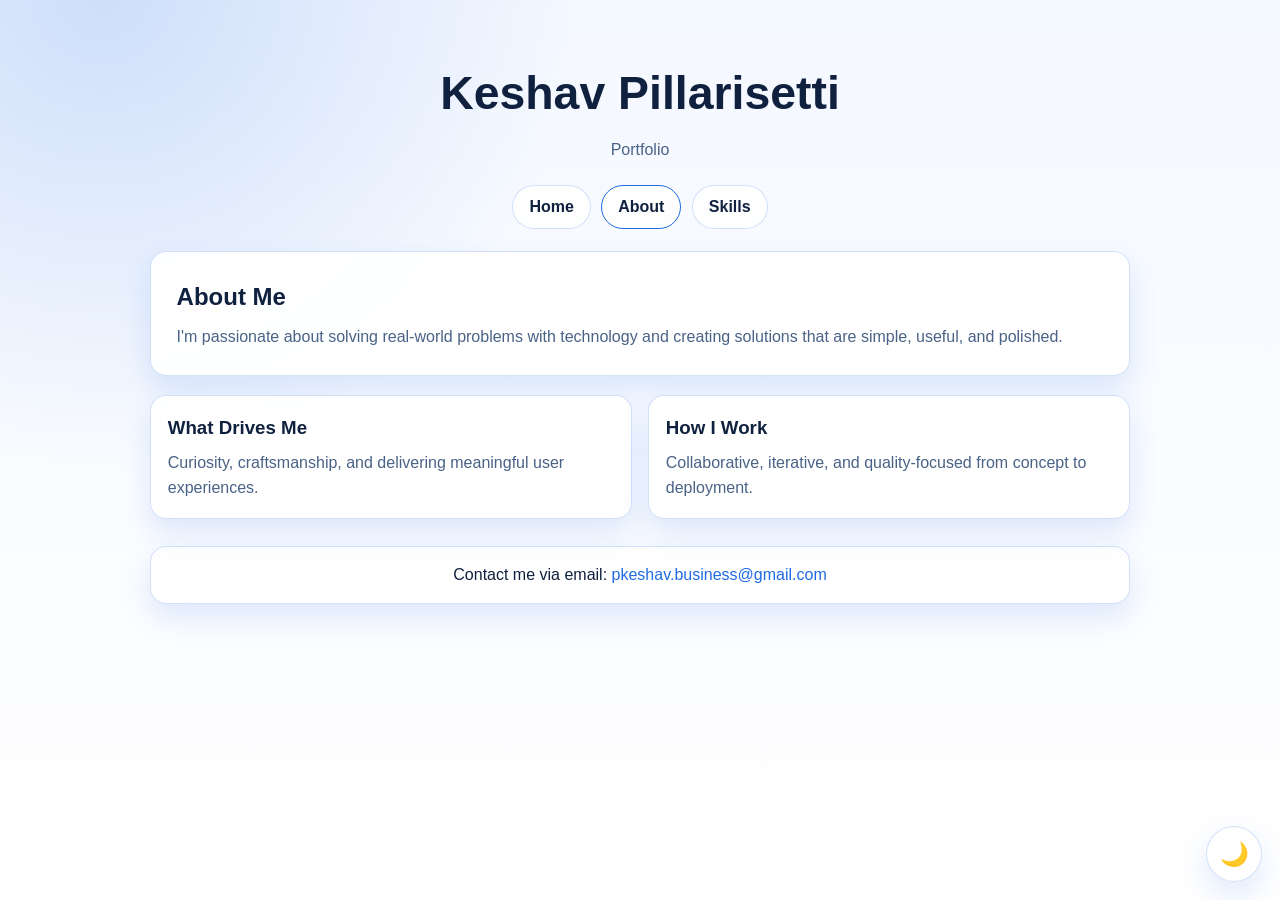
==== about/index.html @ b6ab373a "Refine layout: floating theme toggle, consistent headings, and cleaner home sections" ====
<!DOCTYPE html>
<html lang="en" data-theme="light">
<head>
  <meta charset="UTF-8">
  <meta name="viewport" content="width=device-width, initial-scale=1.0">
  <title>Keshav Pillarisetti | About</title>
  <link rel="stylesheet" href="/styles.css">
</head>
<body>
  <div class="container">
    <header>
      <h1>Keshav Pillarisetti</h1>
      <p class="subtitle">Portfolio</p>
    </header>

    <nav>
      <a href="/">Home</a>
      <a href="/about/" aria-current="page">About</a>
      <a href="/skills/">Skills</a>
    </nav>

    <main>
      <section class="hero">
        <h2>About Me</h2>
        <p>I'm passionate about solving real-world problems with technology and creating solutions that are simple, useful, and polished.</p>
      </section>

      <section class="grid">
        <article class="card">
          <h3>What Drives Me</h3>
          <p>Curiosity, craftsmanship, and delivering meaningful user experiences.</p>
        </article>
        <article class="card">
          <h3>How I Work</h3>
          <p>Collaborative, iterative, and quality-focused from concept to deployment.</p>
        </article>
      </section>
    </main>

    <footer>
      <p>Contact me via email: <a href="mailto:pkeshav.business@gmail.com">pkeshav.business@gmail.com</a></p>
    </footer>
  </div>

  <button id="themeToggleFab" class="theme-fab" type="button" aria-label="Toggle color theme">🌙</button>
  <script src="/script.js"></script>
</body>
</html>
---- styles.css ----
:root {
  --bg: #f4f8ff;
  --bg-alt: #ffffff;
  --surface: #ffffff;
  --text: #10213f;
  --muted: #496286;
  --primary: #206be3;
  --accent: #174da6;
  --border: rgba(32, 107, 227, 0.2);
  --shadow: 0 14px 30px rgba(32, 107, 227, 0.14);
}

[data-theme="dark"] {
  --bg: #041a3f;
  --bg-alt: #06234f;
  --surface: #083378;
  --text: #eef4ff;
  --muted: #c6d9ff;
  --primary: #206be3;
  --accent: #79a8ff;
  --border: rgba(198, 217, 255, 0.32);
  --shadow: 0 14px 30px rgba(0, 0, 0, 0.36);
}

* { box-sizing: border-box; margin: 0; padding: 0; }

body {
  font-family: "Inter", "Segoe UI", Roboto, Arial, sans-serif;
  color: var(--text);
  background:
    radial-gradient(circle at 8% 0%, rgba(32, 107, 227, 0.18), transparent 32%),
    linear-gradient(180deg, var(--bg) 0%, var(--bg-alt) 100%);
  min-height: 100vh;
  line-height: 1.6;
}

.container { width: min(980px, 92%); margin: 0 auto; }
header { text-align: center; padding: 3.5rem 0 1.4rem; }
header h1 { font-size: clamp(2rem, 4vw, 2.9rem); }
.subtitle { color: var(--muted); margin-top: 0.45rem; }

nav {
  display: flex;
  justify-content: center;
  flex-wrap: wrap;
  gap: 0.65rem;
  margin-bottom: 1.4rem;
}

nav a {
  text-decoration: none;
  color: var(--text);
  border: 1px solid var(--border);
  border-radius: 999px;
  padding: 0.5rem 1rem;
  font-weight: 600;
  background: color-mix(in srgb, var(--surface) 86%, transparent);
}

nav a[aria-current="page"],
nav a:hover { border-color: var(--primary); }

.hero,
.card,
footer {
  background: color-mix(in srgb, var(--surface) 92%, transparent);
  border: 1px solid var(--border);
  border-radius: 16px;
  box-shadow: var(--shadow);
}

.hero { padding: 1.6rem; margin-bottom: 1.2rem; }
.hero h2 { margin-bottom: 0.45rem; }
.hero p { color: var(--muted); }

.profile-wrap {
  display: flex;
  align-items: center;
  gap: 1.1rem;
  flex-wrap: wrap;
  margin-bottom: 1rem;
}

.profile-photo {
  width: 92px;
  height: 92px;
  border-radius: 50%;
  border: 3px solid var(--primary);
  object-fit: cover;
}

.full-name {
  font-size: 1.3rem;
  font-weight: 800;
  color: var(--text);
}

.grid { display: grid; grid-template-columns: repeat(auto-fit, minmax(220px, 1fr)); gap: 1rem; margin-bottom: 1.1rem; }
.card { padding: 1.05rem; }
.card h3 { margin-bottom: 0.45rem; }
.card p, .card li { color: var(--muted); }
.card ul { padding-left: 1rem; }

.resume-link {
  display: inline-flex;
  align-items: center;
  gap: 0.45rem;
  text-decoration: none;
  color: #fff;
  font-weight: 700;
  background: var(--primary);
  border-radius: 10px;
  padding: 0.52rem 0.85rem;
  margin-top: 0.55rem;
}
.resume-link:hover { background: var(--accent); }

.resume-icon { font-size: 1rem; line-height: 1; }

footer {
  margin: 1.7rem 0 2.3rem;
  padding: 0.95rem 1rem;
  text-align: center;
}
footer a { color: var(--primary); text-decoration: none; }
footer a:hover { text-decoration: underline; }

.theme-fab {
  position: fixed;
  right: 1.1rem;
  bottom: 1.1rem;
  width: 56px;
  height: 56px;
  border-radius: 50%;
  border: 1px solid var(--border);
  background: var(--surface);
  color: var(--text);
  display: grid;
  place-items: center;
  font-size: 1.45rem;
  cursor: pointer;
  box-shadow: var(--shadow);
  z-index: 1000;
}

.theme-fab:hover { border-color: var(--primary); transform: translateY(-1px); }

@media (max-width: 700px) {
  header { padding-top: 2.8rem; }
  .hero { padding: 1.2rem; }
}
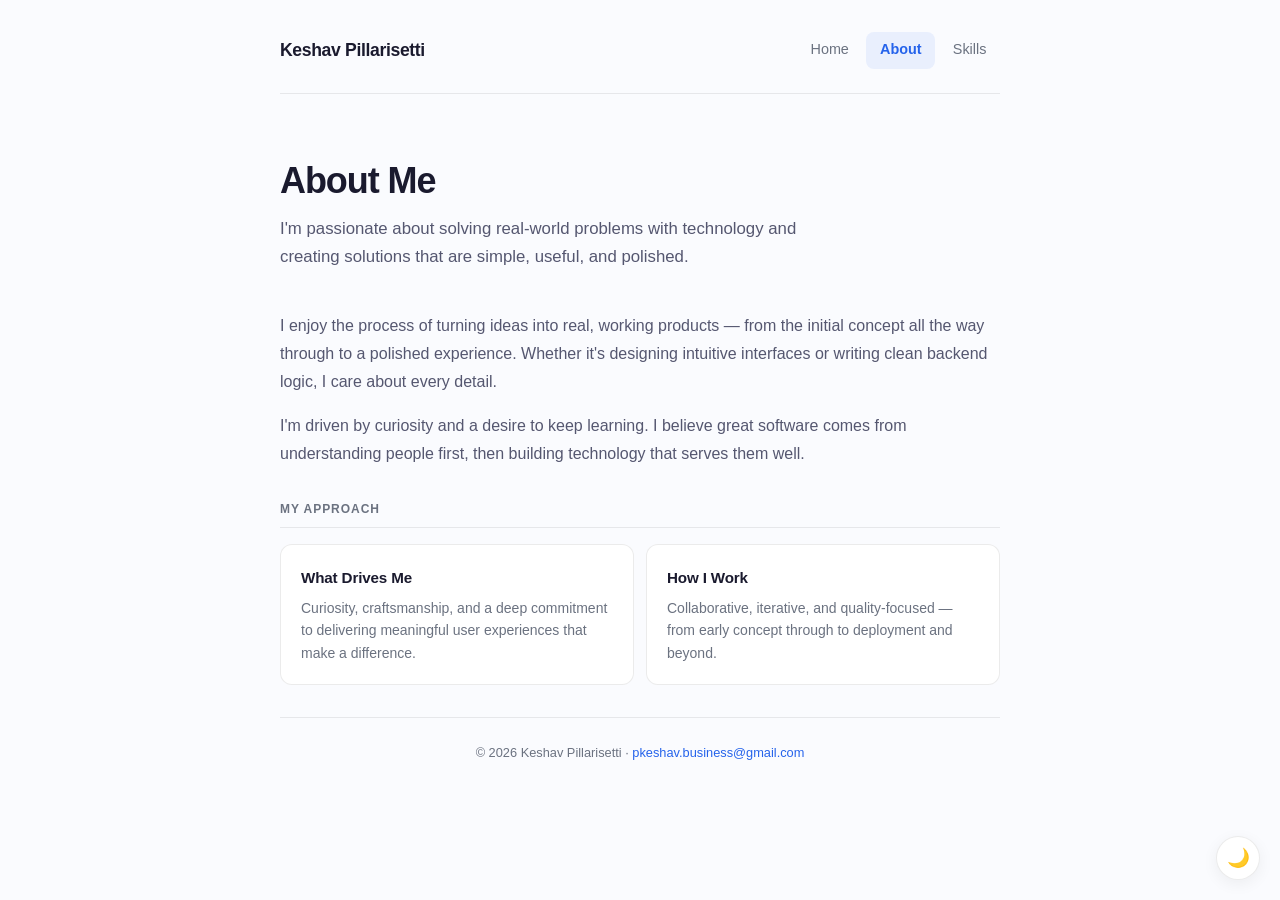
==== commit 744c8ba9: "Redesign website with clean, professional aesthetic - Replace SVG placeholder with real profile phot" ====
--- a/about/index.html
+++ b/about/index.html
@@ -3,42 +3,48 @@
 <head>
   <meta charset="UTF-8">
   <meta name="viewport" content="width=device-width, initial-scale=1.0">
-  <title>Keshav Pillarisetti | About</title>
+  <title>About — Keshav Pillarisetti</title>
+  <meta name="description" content="Learn about Keshav Pillarisetti — background, interests, and approach to building products.">
   <link rel="stylesheet" href="/styles.css">
 </head>
 <body>
   <div class="container">
-    <header>
-      <h1>Keshav Pillarisetti</h1>
-      <p class="subtitle">Portfolio</p>
+    <header class="fade-in">
+      <a href="/" class="site-title">Keshav Pillarisetti</a>
+      <nav>
+        <a href="/">Home</a>
+        <a href="/about/" aria-current="page">About</a>
+        <a href="/skills/">Skills</a>
+      </nav>
     </header>
 
-    <nav>
-      <a href="/">Home</a>
-      <a href="/about/" aria-current="page">About</a>
-      <a href="/skills/">Skills</a>
-    </nav>
-
     <main>
-      <section class="hero">
-        <h2>About Me</h2>
-        <p>I'm passionate about solving real-world problems with technology and creating solutions that are simple, useful, and polished.</p>
+      <section class="hero fade-in">
+        <h1 class="hero-heading">About Me</h1>
+        <p class="hero-text">I'm passionate about solving real-world problems with technology and creating solutions that are simple, useful, and polished.</p>
       </section>
 
-      <section class="grid">
-        <article class="card">
+      <div class="about-content fade-in">
+        <p>I enjoy the process of turning ideas into real, working products — from the initial concept all the way through to a polished experience. Whether it's designing intuitive interfaces or writing clean backend logic, I care about every detail.</p>
+        <p>I'm driven by curiosity and a desire to keep learning. I believe great software comes from understanding people first, then building technology that serves them well.</p>
+      </div>
+
+      <p class="section-label fade-in">My Approach</p>
+
+      <section class="grid" aria-label="Approach">
+        <article class="card fade-in">
           <h3>What Drives Me</h3>
-          <p>Curiosity, craftsmanship, and delivering meaningful user experiences.</p>
+          <p>Curiosity, craftsmanship, and a deep commitment to delivering meaningful user experiences that make a difference.</p>
         </article>
-        <article class="card">
+        <article class="card fade-in">
           <h3>How I Work</h3>
-          <p>Collaborative, iterative, and quality-focused from concept to deployment.</p>
+          <p>Collaborative, iterative, and quality-focused — from early concept through to deployment and beyond.</p>
         </article>
       </section>
     </main>
 
-    <footer>
-      <p>Contact me via email: <a href="mailto:pkeshav.business@gmail.com">pkeshav.business@gmail.com</a></p>
+    <footer class="fade-in">
+      <p>&copy; 2026 Keshav Pillarisetti &middot; <a href="mailto:pkeshav.business@gmail.com">pkeshav.business@gmail.com</a></p>
     </footer>
   </div>
 
--- a/styles.css
+++ b/styles.css
@@ -1,151 +1,479 @@
+/* ===== VARIABLES ===== */
 :root {
-  --bg: #f4f8ff;
+  --bg: #fafbfe;
   --bg-alt: #ffffff;
   --surface: #ffffff;
-  --text: #10213f;
-  --muted: #496286;
-  --primary: #206be3;
-  --accent: #174da6;
-  --border: rgba(32, 107, 227, 0.2);
-  --shadow: 0 14px 30px rgba(32, 107, 227, 0.14);
+  --text: #1a1a2e;
+  --text-secondary: #555770;
+  --muted: #6b7280;
+  --primary: #2563eb;
+  --primary-light: #3b82f6;
+  --primary-subtle: rgba(37, 99, 235, 0.08);
+  --accent: #1d4ed8;
+  --border: rgba(0, 0, 0, 0.08);
+  --border-hover: rgba(37, 99, 235, 0.3);
+  --shadow-sm: 0 1px 3px rgba(0, 0, 0, 0.06);
+  --shadow-md: 0 4px 16px rgba(0, 0, 0, 0.06);
+  --shadow-lg: 0 8px 32px rgba(0, 0, 0, 0.08);
+  --radius: 12px;
+  --radius-lg: 20px;
+  --transition: 0.2s ease;
 }
 
 [data-theme="dark"] {
-  --bg: #041a3f;
-  --bg-alt: #06234f;
-  --surface: #083378;
-  --text: #eef4ff;
-  --muted: #c6d9ff;
-  --primary: #206be3;
-  --accent: #79a8ff;
-  --border: rgba(198, 217, 255, 0.32);
-  --shadow: 0 14px 30px rgba(0, 0, 0, 0.36);
-}
-
-* { box-sizing: border-box; margin: 0; padding: 0; }
+  --bg: #0f172a;
+  --bg-alt: #1e293b;
+  --surface: #1e293b;
+  --text: #f1f5f9;
+  --text-secondary: #cbd5e1;
+  --muted: #94a3b8;
+  --primary: #3b82f6;
+  --primary-light: #60a5fa;
+  --primary-subtle: rgba(59, 130, 246, 0.12);
+  --accent: #93bbfd;
+  --border: rgba(255, 255, 255, 0.08);
+  --border-hover: rgba(59, 130, 246, 0.4);
+  --shadow-sm: 0 1px 3px rgba(0, 0, 0, 0.2);
+  --shadow-md: 0 4px 16px rgba(0, 0, 0, 0.2);
+  --shadow-lg: 0 8px 32px rgba(0, 0, 0, 0.3);
+}
+
+/* ===== RESET ===== */
+*, *::before, *::after { box-sizing: border-box; margin: 0; padding: 0; }
+
+html { scroll-behavior: smooth; }
 
 body {
-  font-family: "Inter", "Segoe UI", Roboto, Arial, sans-serif;
-  color: var(--text);
-  background:
-    radial-gradient(circle at 8% 0%, rgba(32, 107, 227, 0.18), transparent 32%),
-    linear-gradient(180deg, var(--bg) 0%, var(--bg-alt) 100%);
+  font-family: "Inter", -apple-system, BlinkMacSystemFont, "Segoe UI", Roboto, sans-serif;
+  color: var(--text);
+  background: var(--bg);
   min-height: 100vh;
-  line-height: 1.6;
-}
-
-.container { width: min(980px, 92%); margin: 0 auto; }
-header { text-align: center; padding: 3.5rem 0 1.4rem; }
-header h1 { font-size: clamp(2rem, 4vw, 2.9rem); }
-.subtitle { color: var(--muted); margin-top: 0.45rem; }
+  line-height: 1.65;
+  -webkit-font-smoothing: antialiased;
+  -moz-osx-font-smoothing: grayscale;
+  transition: background var(--transition), color var(--transition);
+}
+
+/* ===== LAYOUT ===== */
+.container {
+  width: min(720px, 90%);
+  margin: 0 auto;
+  padding-bottom: 2rem;
+}
+
+/* ===== HEADER ===== */
+header {
+  display: flex;
+  align-items: center;
+  justify-content: space-between;
+  padding: 2rem 0 1.5rem;
+  border-bottom: 1px solid var(--border);
+  margin-bottom: 1.5rem;
+}
+
+.site-title {
+  font-size: 1.1rem;
+  font-weight: 700;
+  color: var(--text);
+  text-decoration: none;
+  letter-spacing: -0.02em;
+}
+
+.site-title:hover {
+  color: var(--primary);
+}
 
 nav {
   display: flex;
-  justify-content: center;
-  flex-wrap: wrap;
-  gap: 0.65rem;
-  margin-bottom: 1.4rem;
+  align-items: center;
+  gap: 0.25rem;
 }
 
 nav a {
   text-decoration: none;
-  color: var(--text);
-  border: 1px solid var(--border);
-  border-radius: 999px;
-  padding: 0.5rem 1rem;
+  color: var(--muted);
+  padding: 0.4rem 0.85rem;
+  font-size: 0.9rem;
+  font-weight: 500;
+  border-radius: 8px;
+  transition: color var(--transition), background var(--transition);
+}
+
+nav a:hover {
+  color: var(--text);
+  background: var(--primary-subtle);
+}
+
+nav a[aria-current="page"] {
+  color: var(--primary);
+  background: var(--primary-subtle);
   font-weight: 600;
-  background: color-mix(in srgb, var(--surface) 86%, transparent);
-}
-
-nav a[aria-current="page"],
-nav a:hover { border-color: var(--primary); }
-
-.hero,
-.card,
-footer {
-  background: color-mix(in srgb, var(--surface) 92%, transparent);
-  border: 1px solid var(--border);
-  border-radius: 16px;
-  box-shadow: var(--shadow);
-}
-
-.hero { padding: 1.6rem; margin-bottom: 1.2rem; }
-.hero h2 { margin-bottom: 0.45rem; }
-.hero p { color: var(--muted); }
+}
+
+/* ===== HERO SECTION ===== */
+.hero {
+  padding: 2.5rem 0 2rem;
+  margin-bottom: 0.5rem;
+}
 
 .profile-wrap {
   display: flex;
   align-items: center;
-  gap: 1.1rem;
-  flex-wrap: wrap;
-  margin-bottom: 1rem;
+  gap: 1.25rem;
+  margin-bottom: 1.5rem;
 }
 
 .profile-photo {
-  width: 92px;
-  height: 92px;
+  width: 80px;
+  height: 80px;
   border-radius: 50%;
   border: 3px solid var(--primary);
   object-fit: cover;
+  flex-shrink: 0;
+}
+
+.profile-info {
+  display: flex;
+  flex-direction: column;
 }
 
 .full-name {
-  font-size: 1.3rem;
+  font-size: 1.5rem;
   font-weight: 800;
   color: var(--text);
-}
-
-.grid { display: grid; grid-template-columns: repeat(auto-fit, minmax(220px, 1fr)); gap: 1rem; margin-bottom: 1.1rem; }
-.card { padding: 1.05rem; }
-.card h3 { margin-bottom: 0.45rem; }
-.card p, .card li { color: var(--muted); }
-.card ul { padding-left: 1rem; }
-
+  letter-spacing: -0.03em;
+  line-height: 1.3;
+}
+
+.profile-role {
+  font-size: 0.95rem;
+  color: var(--muted);
+  font-weight: 400;
+}
+
+.hero-heading {
+  font-size: clamp(1.75rem, 3.5vw, 2.25rem);
+  font-weight: 800;
+  letter-spacing: -0.03em;
+  line-height: 1.25;
+  color: var(--text);
+  margin-bottom: 0.75rem;
+}
+
+.hero-text {
+  font-size: 1.05rem;
+  color: var(--text-secondary);
+  line-height: 1.7;
+  max-width: 560px;
+}
+
+.hero-text a {
+  color: var(--primary);
+  text-decoration: none;
+  font-weight: 500;
+}
+
+.hero-text a:hover {
+  text-decoration: underline;
+}
+
+/* ===== STATUS LINE ===== */
+.status-line {
+  display: flex;
+  align-items: center;
+  gap: 0.5rem;
+  margin-top: 1rem;
+}
+
+.status-dot {
+  width: 8px;
+  height: 8px;
+  border-radius: 50%;
+  background: #22c55e;
+  flex-shrink: 0;
+}
+
+.status-text {
+  font-size: 0.85rem;
+  color: var(--muted);
+}
+
+/* ===== SECTION HEADINGS ===== */
+.section-label {
+  font-size: 0.75rem;
+  font-weight: 600;
+  text-transform: uppercase;
+  letter-spacing: 0.08em;
+  color: var(--muted);
+  margin-bottom: 1rem;
+  padding-bottom: 0.5rem;
+  border-bottom: 1px solid var(--border);
+}
+
+/* ===== CARD GRID ===== */
+.grid {
+  display: grid;
+  grid-template-columns: repeat(auto-fit, minmax(200px, 1fr));
+  gap: 0.75rem;
+  margin-bottom: 2rem;
+}
+
+.card {
+  background: var(--surface);
+  border: 1px solid var(--border);
+  border-radius: var(--radius);
+  padding: 1.25rem;
+  transition: border-color var(--transition), box-shadow var(--transition), transform var(--transition);
+}
+
+.card:hover {
+  border-color: var(--border-hover);
+  box-shadow: var(--shadow-md);
+  transform: translateY(-2px);
+}
+
+.card h3 {
+  font-size: 0.95rem;
+  font-weight: 700;
+  margin-bottom: 0.4rem;
+  color: var(--text);
+  letter-spacing: -0.01em;
+}
+
+.card p,
+.card li {
+  font-size: 0.875rem;
+  color: var(--muted);
+  line-height: 1.6;
+}
+
+.card ul {
+  padding-left: 1.1rem;
+  list-style: none;
+}
+
+.card ul li {
+  position: relative;
+  padding-left: 0.25rem;
+}
+
+.card ul li::before {
+  content: "›";
+  position: absolute;
+  left: -1rem;
+  color: var(--primary);
+  font-weight: 700;
+}
+
+/* Linked cards */
+a.card-link {
+  text-decoration: none;
+  color: inherit;
+  display: block;
+}
+
+.card-link .card {
+  cursor: pointer;
+}
+
+.card-arrow {
+  display: inline-block;
+  color: var(--primary);
+  font-size: 0.85rem;
+  margin-top: 0.75rem;
+  font-weight: 600;
+  transition: transform var(--transition);
+}
+
+.card:hover .card-arrow {
+  transform: translateX(4px);
+}
+
+/* ===== ABOUT PAGE ===== */
+.about-content {
+  margin-bottom: 2rem;
+}
+
+.about-content p {
+  font-size: 1rem;
+  color: var(--text-secondary);
+  line-height: 1.75;
+  margin-bottom: 1rem;
+}
+
+/* ===== SKILLS LIST ===== */
+.skill-tag-group {
+  display: flex;
+  flex-wrap: wrap;
+  gap: 0.4rem;
+  margin-top: 0.75rem;
+}
+
+.skill-tag {
+  display: inline-block;
+  font-size: 0.78rem;
+  font-weight: 500;
+  color: var(--primary);
+  background: var(--primary-subtle);
+  padding: 0.3rem 0.7rem;
+  border-radius: 6px;
+}
+
+/* ===== RESUME BUTTON ===== */
 .resume-link {
   display: inline-flex;
   align-items: center;
-  gap: 0.45rem;
+  gap: 0.5rem;
   text-decoration: none;
   color: #fff;
-  font-weight: 700;
+  font-size: 0.875rem;
+  font-weight: 600;
   background: var(--primary);
-  border-radius: 10px;
-  padding: 0.52rem 0.85rem;
-  margin-top: 0.55rem;
-}
-.resume-link:hover { background: var(--accent); }
-
-.resume-icon { font-size: 1rem; line-height: 1; }
-
+  border-radius: 8px;
+  padding: 0.6rem 1.1rem;
+  margin-top: 0.75rem;
+  transition: background var(--transition), transform var(--transition);
+}
+
+.resume-link:hover {
+  background: var(--accent);
+  transform: translateY(-1px);
+}
+
+.resume-icon {
+  font-size: 0.9rem;
+  line-height: 1;
+}
+
+/* ===== CONTACT SECTION ===== */
+.contact-section {
+  margin-bottom: 2rem;
+}
+
+.contact-list {
+  list-style: none;
+  display: flex;
+  flex-direction: column;
+  gap: 0.5rem;
+}
+
+.contact-list a {
+  display: inline-flex;
+  align-items: center;
+  gap: 0.5rem;
+  color: var(--text-secondary);
+  text-decoration: none;
+  font-size: 0.9rem;
+  padding: 0.5rem 0;
+  transition: color var(--transition);
+}
+
+.contact-list a:hover {
+  color: var(--primary);
+}
+
+/* ===== FOOTER ===== */
 footer {
-  margin: 1.7rem 0 2.3rem;
-  padding: 0.95rem 1rem;
+  padding: 1.5rem 0;
+  border-top: 1px solid var(--border);
   text-align: center;
 }
-footer a { color: var(--primary); text-decoration: none; }
-footer a:hover { text-decoration: underline; }
-
+
+footer p {
+  font-size: 0.8rem;
+  color: var(--muted);
+}
+
+footer a {
+  color: var(--primary);
+  text-decoration: none;
+}
+
+footer a:hover {
+  text-decoration: underline;
+}
+
+/* ===== THEME TOGGLE ===== */
 .theme-fab {
   position: fixed;
-  right: 1.1rem;
-  bottom: 1.1rem;
-  width: 56px;
-  height: 56px;
+  right: 1.25rem;
+  bottom: 1.25rem;
+  width: 44px;
+  height: 44px;
   border-radius: 50%;
   border: 1px solid var(--border);
   background: var(--surface);
   color: var(--text);
   display: grid;
   place-items: center;
-  font-size: 1.45rem;
+  font-size: 1.15rem;
   cursor: pointer;
-  box-shadow: var(--shadow);
+  box-shadow: var(--shadow-md);
   z-index: 1000;
-}
-
-.theme-fab:hover { border-color: var(--primary); transform: translateY(-1px); }
-
-@media (max-width: 700px) {
-  header { padding-top: 2.8rem; }
-  .hero { padding: 1.2rem; }
-}
+  transition: border-color var(--transition), transform var(--transition), box-shadow var(--transition);
+}
+
+.theme-fab:hover {
+  border-color: var(--border-hover);
+  transform: translateY(-2px);
+  box-shadow: var(--shadow-lg);
+}
+
+/* ===== FADE IN ANIMATION ===== */
+.fade-in {
+  opacity: 0;
+  transform: translateY(12px);
+  animation: fadeUp 0.5s ease forwards;
+}
+
+.fade-in:nth-child(1) { animation-delay: 0s; }
+.fade-in:nth-child(2) { animation-delay: 0.07s; }
+.fade-in:nth-child(3) { animation-delay: 0.14s; }
+.fade-in:nth-child(4) { animation-delay: 0.21s; }
+.fade-in:nth-child(5) { animation-delay: 0.28s; }
+
+@keyframes fadeUp {
+  to {
+    opacity: 1;
+    transform: translateY(0);
+  }
+}
+
+/* ===== RESPONSIVE ===== */
+@media (max-width: 640px) {
+  .container { width: 92%; }
+
+  header {
+    flex-direction: column;
+    gap: 1rem;
+    text-align: center;
+    padding: 1.5rem 0 1.25rem;
+  }
+
+  nav { justify-content: center; }
+
+  .hero { padding: 1.5rem 0 1.25rem; }
+
+  .profile-wrap {
+    flex-direction: column;
+    text-align: center;
+  }
+
+  .profile-info { align-items: center; }
+
+  .hero-heading {
+    text-align: center;
+  }
+
+  .hero-text {
+    text-align: center;
+  }
+
+  .status-line {
+    justify-content: center;
+  }
+
+  .grid {
+    grid-template-columns: 1fr;
+  }
+}
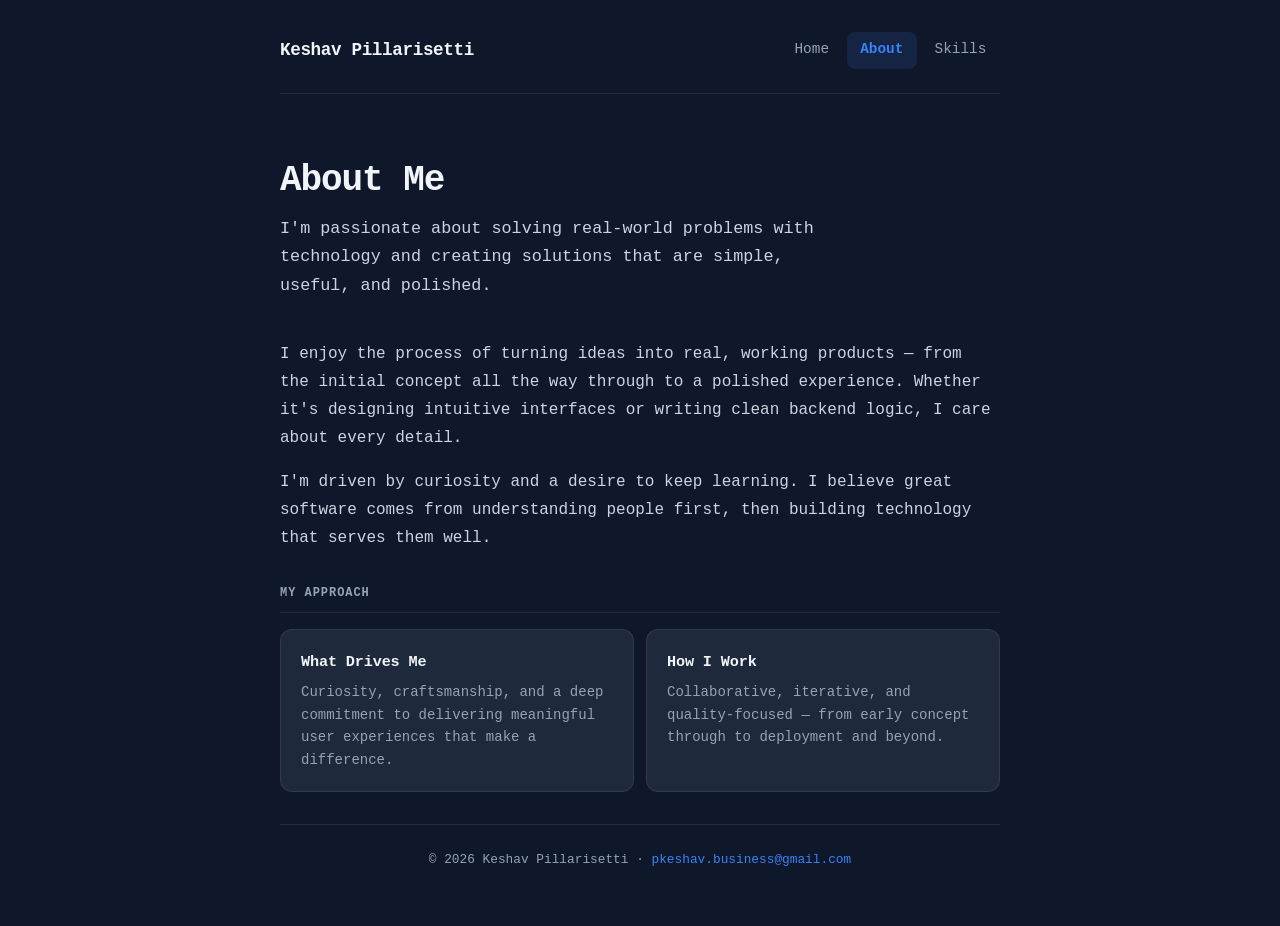
==== commit b6ea1a47: "Default site to dark mode and remove theme toggles" ====
--- a/about/index.html
+++ b/about/index.html
@@ -1,5 +1,5 @@
 <!DOCTYPE html>
-<html lang="en" data-theme="light">
+<html lang="en" data-theme="dark">
 <head>
   <meta charset="UTF-8">
   <meta name="viewport" content="width=device-width, initial-scale=1.0">
@@ -48,7 +48,6 @@
     </footer>
   </div>
 
-  <button id="themeToggleFab" class="theme-fab" type="button" aria-label="Toggle color theme">🌙</button>
   <script src="/script.js"></script>
 </body>
 </html>
--- a/styles.css
+++ b/styles.css
@@ -18,6 +18,22 @@
   --radius: 12px;
   --radius-lg: 20px;
   --transition: 0.2s ease;
+  --home-bg: #d6e0eb;
+  --home-text: #1f2a36;
+  --home-nav: rgba(31, 42, 54, 0.84);
+  --home-nav-hover-text: #111a24;
+  --home-nav-hover-bg: rgba(31, 42, 54, 0.11);
+  --home-nav-active-bg: rgba(31, 42, 54, 0.16);
+  --home-nav-border: rgba(31, 42, 54, 0.16);
+  --home-nav-active-border: rgba(31, 42, 54, 0.26);
+  --home-top-border: rgba(31, 42, 54, 0.24);
+  --home-grad-1: rgba(255, 255, 255, 0.46);
+  --home-grad-2: rgba(181, 209, 233, 0.27);
+  --home-grad-3: rgba(152, 184, 212, 0.2);
+  --home-grad-4a: rgba(185, 204, 224, 0.26);
+  --home-grad-4b: rgba(165, 188, 212, 0.22);
+  --cursor-pickaxe: url("/assets/diamond_pickaxe_cursor_220_visible_flipx.png?v=6") 22 3;
+  --cursor-pickaxe-active: url("/assets/diamond_pickaxe_cursor_220_visible_flipx.png?v=6") 22 3;
 }
 
 [data-theme="dark"] {
@@ -36,6 +52,20 @@
   --shadow-sm: 0 1px 3px rgba(0, 0, 0, 0.2);
   --shadow-md: 0 4px 16px rgba(0, 0, 0, 0.2);
   --shadow-lg: 0 8px 32px rgba(0, 0, 0, 0.3);
+  --home-bg: #2a2f36;
+  --home-text: #eef3f8;
+  --home-nav: rgba(236, 243, 250, 0.84);
+  --home-nav-hover-text: #ffffff;
+  --home-nav-hover-bg: rgba(255, 255, 255, 0.12);
+  --home-nav-active-bg: rgba(255, 255, 255, 0.16);
+  --home-nav-border: rgba(255, 255, 255, 0.08);
+  --home-nav-active-border: rgba(255, 255, 255, 0.24);
+  --home-top-border: rgba(255, 255, 255, 0.14);
+  --home-grad-1: rgba(255, 255, 255, 0.09);
+  --home-grad-2: rgba(200, 230, 255, 0.06);
+  --home-grad-3: rgba(180, 220, 255, 0.04);
+  --home-grad-4a: rgba(30, 35, 42, 0.4);
+  --home-grad-4b: rgba(35, 41, 49, 0.34);
 }
 
 /* ===== RESET ===== */
@@ -43,8 +73,26 @@
 
 html { scroll-behavior: smooth; }
 
+html,
 body {
-  font-family: "Inter", -apple-system, BlinkMacSystemFont, "Segoe UI", Roboto, sans-serif;
+  cursor: var(--cursor-pickaxe), auto;
+}
+
+a,
+button,
+[role="button"],
+input[type="button"],
+input[type="submit"],
+input[type="reset"],
+summary,
+.hero-icosa,
+.cta,
+.theme-fab {
+  cursor: var(--cursor-pickaxe-active), pointer;
+}
+
+body {
+  font-family: "JetBrains Mono", "Fira Code", "Cascadia Code", "Source Code Pro", Consolas, "Courier New", monospace;
   color: var(--text);
   background: var(--bg);
   min-height: 100vh;
@@ -52,6 +100,427 @@
   -webkit-font-smoothing: antialiased;
   -moz-osx-font-smoothing: grayscale;
   transition: background var(--transition), color var(--transition);
+}
+
+button,
+input,
+textarea,
+select {
+  font-family: inherit;
+}
+
+body.modal-open {
+  overflow: hidden;
+}
+
+/* ===== HOME LAYOUT ===== */
+.home {
+  background: var(--home-bg);
+  overflow: hidden;
+  color: var(--home-text);
+}
+
+.home .eyebrow,
+.home .hero-line,
+.home #typewriter,
+.home .divider {
+  color: var(--home-text);
+}
+
+.home .nav-links a {
+  color: var(--home-nav);
+  border-color: var(--home-nav-border);
+}
+
+.home .nav-links a:hover {
+  color: var(--home-nav-hover-text);
+  background: var(--home-nav-hover-bg);
+}
+
+.home .nav-links a[aria-current="page"] {
+  color: var(--home-nav-hover-text);
+  background: var(--home-nav-active-bg);
+  border-color: var(--home-nav-active-border);
+}
+
+.bg-canvas-wrap {
+  position: fixed;
+  inset: 0;
+  z-index: 0;
+}
+
+#pixelCanvas,
+.bg-gradient {
+  position: absolute;
+  inset: 0;
+}
+
+#pixelCanvas {
+  width: 100%;
+  height: 100%;
+  display: block;
+}
+
+.bg-gradient {
+  background: radial-gradient(circle at 18% 20%, var(--home-grad-1), transparent 46%),
+              radial-gradient(circle at 80% 22%, var(--home-grad-2), transparent 45%),
+              radial-gradient(circle at 55% 78%, var(--home-grad-3), transparent 42%),
+              linear-gradient(150deg, var(--home-grad-4a), var(--home-grad-4b));
+  pointer-events: none;
+}
+
+.page-shell {
+  position: relative;
+  z-index: 1;
+  width: min(1100px, 92%);
+  margin: 0 auto;
+  padding: 2rem 0 3rem;
+  min-height: 100svh;
+  display: flex;
+  flex-direction: column;
+  justify-content: flex-start;
+}
+
+.topbar {
+  display: flex;
+  justify-content: space-between;
+  align-items: center;
+  padding: 0.8rem 0 1rem;
+  margin-bottom: 1.5rem;
+  border-bottom: 1px solid var(--home-top-border);
+}
+
+.top-name {
+  color: var(--home-text);
+  text-decoration: none;
+  font-size: 0.95rem;
+  font-weight: 700;
+  letter-spacing: -0.01em;
+}
+
+.nav-menu-toggle {
+  display: none;
+  align-items: center;
+  justify-content: center;
+  width: 38px;
+  height: 38px;
+  padding: 0;
+  border-radius: 10px;
+  border: 1px solid var(--home-nav-border);
+  background: rgba(255, 255, 255, 0.06);
+  color: var(--home-nav);
+  font-size: 1.08rem;
+  line-height: 1;
+  font-weight: 600;
+  letter-spacing: 0;
+  cursor: var(--cursor-pickaxe-active), pointer;
+  transition: border-color var(--transition), background var(--transition), color var(--transition), transform var(--transition);
+}
+
+.nav-menu-toggle:hover {
+  border-color: var(--home-nav-active-border);
+  background: var(--home-nav-hover-bg);
+  color: var(--home-nav-hover-text);
+  transform: translateY(-1px);
+}
+
+.topbar.menu-open .nav-menu-toggle {
+  border-color: var(--home-nav-active-border);
+  background: var(--home-nav-active-bg);
+  color: var(--home-nav-hover-text);
+}
+
+.nav-links {
+  display: flex;
+  align-items: center;
+  gap: 0.5rem;
+}
+
+.nav-links a {
+  text-decoration: none;
+  color: var(--text-secondary);
+  padding: 0.5rem 0.9rem;
+  min-height: 40px;
+  border-radius: 999px;
+  border: 1px solid transparent;
+  background: rgba(255, 255, 255, 0.04);
+  transition: color var(--transition), border-color var(--transition), background var(--transition), transform var(--transition);
+}
+
+.nav-links a[aria-current="page"] {
+  color: var(--primary);
+  border-color: var(--border-hover);
+  background: var(--primary-subtle);
+}
+
+.nav-links a:hover {
+  color: var(--text);
+  border-color: var(--border-hover);
+  transform: translateY(-1px);
+}
+
+.hero-full {
+  flex: 1 1 auto;
+  min-height: clamp(420px, calc(100svh - 170px), 760px);
+  padding: clamp(1.1rem, 4vh, 2.5rem) 0;
+  text-align: center;
+  display: flex;
+  flex-direction: column;
+  align-items: center;
+  justify-content: center;
+  gap: 0.6rem;
+}
+
+.hero-icosa {
+  position: relative;
+  width: clamp(128px, 17vw, 192px);
+  height: clamp(128px, 17vw, 192px);
+  display: grid;
+  place-items: center;
+  overflow: visible;
+  touch-action: none;
+  cursor: var(--cursor-pickaxe), auto;
+  margin-top: -3.15rem;
+  margin-bottom: 3rem;
+}
+
+.hero-icosa canvas {
+  position: absolute;
+  left: 50%;
+  top: 50%;
+  width: 164%;
+  height: 164%;
+  transform: translate(-50%, -50%);
+  image-rendering: pixelated;
+  image-rendering: crisp-edges;
+  filter: drop-shadow(0 16px 18px rgba(0, 0, 0, 0.35));
+  pointer-events: none;
+}
+
+.hero-icosa:hover canvas {
+  filter: drop-shadow(0 16px 18px rgba(0, 0, 0, 0.35));
+}
+
+.hero-icosa::after {
+  content: "";
+  position: absolute;
+  inset: 8%;
+  border-radius: 10px;
+  border: 2px solid rgba(255, 236, 190, 0.3);
+  opacity: 0;
+  transform: scale(0.6);
+  pointer-events: none;
+}
+
+.hero-icosa.rippling::after {
+  animation: rippleGlow 0.7s ease-out;
+}
+
+.hero-icosa.pulse {
+  animation: icosaPulse 0.65s ease;
+}
+
+.eyebrow {
+  text-transform: uppercase;
+  letter-spacing: 0.2em;
+  font-size: 0.75rem;
+  color: var(--muted);
+}
+
+.hero-line {
+  display: inline-flex;
+  align-items: center;
+  gap: 0.65rem;
+  flex-wrap: wrap;
+  justify-content: center;
+  font-size: clamp(1.02rem, 2.8vw, 1.62rem);
+  font-weight: 500;
+  letter-spacing: -0.04em;
+  color: var(--text);
+  text-shadow: none;
+}
+
+.hero-name {
+  white-space: nowrap;
+}
+
+.type-line {
+  font-size: clamp(0.9rem, 2.4vw, 1.2rem);
+  color: var(--text-secondary);
+  display: flex;
+  align-items: center;
+  gap: 0.5rem;
+  min-height: 2.2rem;
+}
+
+.divider {
+  color: var(--primary);
+  font-weight: 400;
+}
+
+#typewriter {
+  min-width: 9ch;
+  font-weight: 500;
+  color: var(--text);
+  letter-spacing: -0.01em;
+  font-size: 0.86em;
+}
+
+.cta-row {
+  margin-top: 1.5rem;
+  display: flex;
+  flex-wrap: wrap;
+  gap: 0.75rem;
+  justify-content: center;
+}
+
+.cta {
+  display: inline-flex;
+  align-items: center;
+  justify-content: center;
+  padding: 0.65rem 1.2rem;
+  min-height: 44px;
+  border-radius: 10px;
+  border: 1px solid var(--border);
+  background: rgba(255, 255, 255, 0.08);
+  color: var(--text);
+  text-decoration: none;
+  font-weight: 600;
+  letter-spacing: -0.01em;
+  backdrop-filter: blur(4px);
+  box-shadow: var(--shadow-sm);
+  transition: transform var(--transition), box-shadow var(--transition), border-color var(--transition), background var(--transition);
+}
+
+.cta:hover {
+  transform: translateY(-2px);
+  box-shadow: var(--shadow-md);
+  border-color: var(--border-hover);
+  background: rgba(255, 255, 255, 0.16);
+}
+
+.cta.primary {
+  background: rgba(255, 255, 255, 0.08);
+  color: var(--text);
+  border-color: var(--border);
+  box-shadow: var(--shadow-sm);
+}
+
+.cta.primary:hover {
+  transform: translateY(-2px);
+  box-shadow: var(--shadow-md);
+  border-color: var(--border-hover);
+  background: rgba(255, 255, 255, 0.16);
+}
+
+.cal-modal[hidden] { display: none; }
+
+.cal-modal {
+  position: fixed;
+  inset: 0;
+  z-index: 20;
+  display: grid;
+  place-items: center;
+  overflow-y: auto;
+  overscroll-behavior: contain;
+  opacity: 0;
+  pointer-events: none;
+  transition: opacity 0.25s ease;
+}
+
+.cal-modal-backdrop {
+  position: absolute;
+  inset: 0;
+  background: rgba(0, 6, 20, 0.55);
+  backdrop-filter: blur(6px);
+}
+
+.cal-modal-panel {
+  position: relative;
+  width: min(960px, 94vw);
+  max-height: 90vh;
+  background: rgba(255, 255, 255, 0.14);
+  border: 1px solid var(--border);
+  border-radius: 16px;
+  padding: 1.25rem;
+  box-shadow: var(--shadow-lg);
+  overflow-x: hidden;
+  overflow-y: auto;
+  -webkit-overflow-scrolling: touch;
+  display: flex;
+  flex-direction: column;
+  gap: 0.75rem;
+  animation: fadeUp 0.32s ease forwards;
+}
+
+.cal-modal.open {
+  opacity: 1;
+  pointer-events: auto;
+}
+
+[data-theme="dark"] .cal-modal-panel {
+  background: rgba(15, 23, 42, 0.7);
+}
+
+.cal-modal-header {
+  display: flex;
+  align-items: center;
+  justify-content: space-between;
+  gap: 0.5rem;
+}
+
+.cal-modal h2 {
+  margin: 0;
+  font-size: 1.15rem;
+  color: var(--text);
+}
+
+.cal-close {
+  border: 1px solid var(--border);
+  background: var(--surface);
+  color: var(--text);
+  width: 40px;
+  height: 40px;
+  border-radius: 50%;
+  font-size: 1.42rem;
+  line-height: 1;
+  display: inline-flex;
+  align-items: center;
+  justify-content: center;
+  cursor: var(--cursor-pickaxe-active), pointer;
+  transition: transform var(--transition), box-shadow var(--transition), border-color var(--transition);
+  box-shadow: var(--shadow-sm);
+}
+
+.cal-close:hover {
+  transform: translateY(-2px);
+  border-color: var(--border-hover);
+}
+
+#cal-embed {
+  min-height: 620px;
+  border-radius: 12px;
+  overflow: visible;
+  flex: 1 0 auto;
+}
+
+#cal-embed iframe {
+  width: 100%;
+  min-height: inherit;
+  border: 0;
+}
+
+.cal-status {
+  margin: 0.25rem 0 0;
+  font-size: 0.72rem;
+  font-weight: 400;
+  letter-spacing: 0.01em;
+  opacity: 0.78;
+  color: var(--muted);
+}
+
+.cal-status.error {
+  color: #fca5a5;
 }
 
 /* ===== LAYOUT ===== */
@@ -273,7 +742,7 @@
 }
 
 .card-link .card {
-  cursor: pointer;
+  cursor: var(--cursor-pickaxe-active), pointer;
 }
 
 .card-arrow {
@@ -396,8 +865,8 @@
 /* ===== THEME TOGGLE ===== */
 .theme-fab {
   position: fixed;
-  right: 1.25rem;
-  bottom: 1.25rem;
+  right: calc(1.1rem + env(safe-area-inset-right, 0px));
+  bottom: calc(1.1rem + env(safe-area-inset-bottom, 0px));
   width: 44px;
   height: 44px;
   border-radius: 50%;
@@ -407,7 +876,7 @@
   display: grid;
   place-items: center;
   font-size: 1.15rem;
-  cursor: pointer;
+  cursor: var(--cursor-pickaxe-active), pointer;
   box-shadow: var(--shadow-md);
   z-index: 1000;
   transition: border-color var(--transition), transform var(--transition), box-shadow var(--transition);
@@ -417,6 +886,20 @@
   border-color: var(--border-hover);
   transform: translateY(-2px);
   box-shadow: var(--shadow-lg);
+}
+
+@media (hover: none) {
+  .hero-icosa:hover canvas {
+    filter: drop-shadow(0 16px 18px rgba(0, 0, 0, 0.35));
+  }
+
+  .cta:hover,
+  .nav-links a:hover,
+  .nav-menu-toggle:hover,
+  .theme-fab:hover,
+  .cal-close:hover {
+    transform: none;
+  }
 }
 
 /* ===== FADE IN ANIMATION ===== */
@@ -439,7 +922,80 @@
   }
 }
 
+@keyframes orbPulse {
+  0%, 100% { transform: scale(1); }
+  50% { transform: scale(1.04); }
+}
+
+@keyframes orbFlash {
+  0% { transform: scale(1) translate(0); box-shadow: 0 0 28px rgba(124,255,178,0.9), 0 0 80px rgba(59,179,255,0.7); }
+  35% { transform: scale(1.08) translate(2px, -2px) rotate(-1deg); box-shadow: 0 0 40px rgba(124,255,178,1), 0 0 110px rgba(59,179,255,0.85); }
+  65% { transform: scale(0.98) translate(-2px, 2px) rotate(1deg); }
+  100% { transform: scale(1) translate(0); }
+}
+
+@keyframes icosaSpin {
+  from { transform: rotateY(0deg) rotateX(14deg); }
+  to { transform: rotateY(360deg) rotateX(14deg); }
+}
+
+@keyframes icosaPulse {
+  0% { transform: scale(1) rotate(0deg); filter: drop-shadow(0 0 24px rgba(124,255,178,0.7)); }
+  45% { transform: scale(1.06) rotate(2deg); filter: drop-shadow(0 0 40px rgba(124,255,178,0.9)) drop-shadow(0 0 70px rgba(59,179,255,0.7)); }
+  100% { transform: scale(1) rotate(0deg); }
+}
+
+@keyframes rippleGlow {
+  0% { opacity: 0.65; transform: scale(0.65); border-color: rgba(124,255,178,0.6); }
+  70% { opacity: 0.3; transform: scale(1.25); border-color: rgba(59,179,255,0.35); }
+  100% { opacity: 0; transform: scale(1.6); }
+}
+
 /* ===== RESPONSIVE ===== */
+@media (max-width: 900px) {
+  .home .page-shell {
+    width: min(760px, 94%);
+    padding-top: calc(1.1rem + env(safe-area-inset-top, 0px));
+    padding-bottom: calc(1.8rem + env(safe-area-inset-bottom, 0px));
+  }
+
+  .hero-full {
+    min-height: calc(100svh - 160px);
+    padding: 1.4rem 0;
+    gap: 0.5rem;
+  }
+
+  .hero-icosa {
+    width: clamp(116px, 24vw, 166px);
+    height: clamp(116px, 24vw, 166px);
+    margin-top: -2.35rem;
+    margin-bottom: 2.15rem;
+  }
+
+  .hero-line {
+    font-size: clamp(0.95rem, 4.2vw, 1.34rem);
+    gap: 0.45rem;
+  }
+
+  .cta-row {
+    width: min(430px, 100%);
+    gap: 0.6rem;
+  }
+
+  .cta {
+    padding: 0.62rem 1rem;
+  }
+
+  .cal-modal-panel {
+    width: min(96vw, 760px);
+    max-height: 92svh;
+  }
+
+  #cal-embed {
+    min-height: min(84svh, 700px);
+  }
+}
+
 @media (max-width: 640px) {
   .container { width: 92%; }
 
@@ -476,4 +1032,142 @@
   .grid {
     grid-template-columns: 1fr;
   }
-}
+
+  .home .page-shell {
+    width: 94%;
+    padding-top: calc(0.7rem + env(safe-area-inset-top, 0px));
+    padding-bottom: calc(1.1rem + env(safe-area-inset-bottom, 0px));
+    min-height: 100svh;
+  }
+
+  .topbar {
+    justify-content: space-between;
+    flex-direction: row;
+    align-items: center;
+    gap: 0.5rem;
+    margin-bottom: 0.75rem;
+    padding: 0.45rem 0 0.75rem;
+    position: relative;
+  }
+
+  .top-name {
+    font-size: 0.88rem;
+  }
+
+  .nav-menu-toggle {
+    display: inline-flex;
+  }
+
+  .nav-links {
+    position: absolute;
+    top: calc(100% + 0.42rem);
+    right: 0;
+    left: auto;
+    min-width: 0;
+    padding: 0;
+    border-radius: 0;
+    border: 0;
+    background: transparent;
+    box-shadow: none;
+    display: flex;
+    flex-direction: column;
+    align-items: flex-end;
+    gap: 0.32rem;
+    opacity: 0;
+    pointer-events: none;
+    transform: translateY(-6px) scale(0.98);
+    transition: opacity var(--transition), transform var(--transition);
+    z-index: 8;
+  }
+
+  .topbar.menu-open .nav-links {
+    opacity: 1;
+    pointer-events: auto;
+    transform: translateY(0) scale(1);
+  }
+
+  .nav-links a {
+    display: flex;
+    align-items: center;
+    justify-content: flex-end;
+    width: auto;
+    padding: 0.42rem 0.76rem;
+    min-height: 38px;
+    font-size: 0.84rem;
+  }
+
+  .hero-full {
+    min-height: calc(100svh - 132px);
+    padding: 1rem 0 0.9rem;
+    gap: 0.5rem;
+  }
+
+  .hero-icosa {
+    width: clamp(102px, 32vw, 136px);
+    height: clamp(102px, 32vw, 136px);
+    margin-top: -1.8rem;
+    margin-bottom: 1.7rem;
+  }
+
+  .hero-line {
+    font-size: clamp(0.88rem, 5.5vw, 1.16rem);
+    gap: 0.32rem;
+    line-height: 1.2;
+  }
+
+  #typewriter {
+    min-width: 7.5ch;
+    font-size: 0.84em;
+  }
+
+  .cta-row {
+    margin-top: 1rem;
+    width: min(360px, 100%);
+    display: grid;
+    grid-template-columns: repeat(2, minmax(0, 1fr));
+    gap: 0.55rem;
+  }
+
+  .cta {
+    width: 100%;
+    padding: 0.58rem 0.7rem;
+    font-size: 0.9rem;
+    min-height: 42px;
+  }
+
+  .theme-fab {
+    width: 40px;
+    height: 40px;
+    right: calc(0.75rem + env(safe-area-inset-right, 0px));
+    bottom: calc(0.75rem + env(safe-area-inset-bottom, 0px));
+  }
+
+  .cal-modal {
+    align-items: end;
+    place-items: stretch;
+    overflow-y: auto;
+  }
+
+  .cal-modal-panel {
+    width: 100vw;
+    max-height: none;
+    min-height: 100svh;
+    border-radius: 16px 16px 0 0;
+    padding: 0.9rem 0.8rem calc(0.8rem + env(safe-area-inset-bottom, 0px));
+  }
+
+  .cal-modal h2 {
+    font-size: 1rem;
+  }
+
+  #cal-embed {
+    min-height: max(720px, calc(100svh - 92px));
+    border-radius: 10px;
+    overflow: visible;
+  }
+
+  .type-line {
+    flex-direction: column;
+    gap: 0.2rem;
+  }
+}
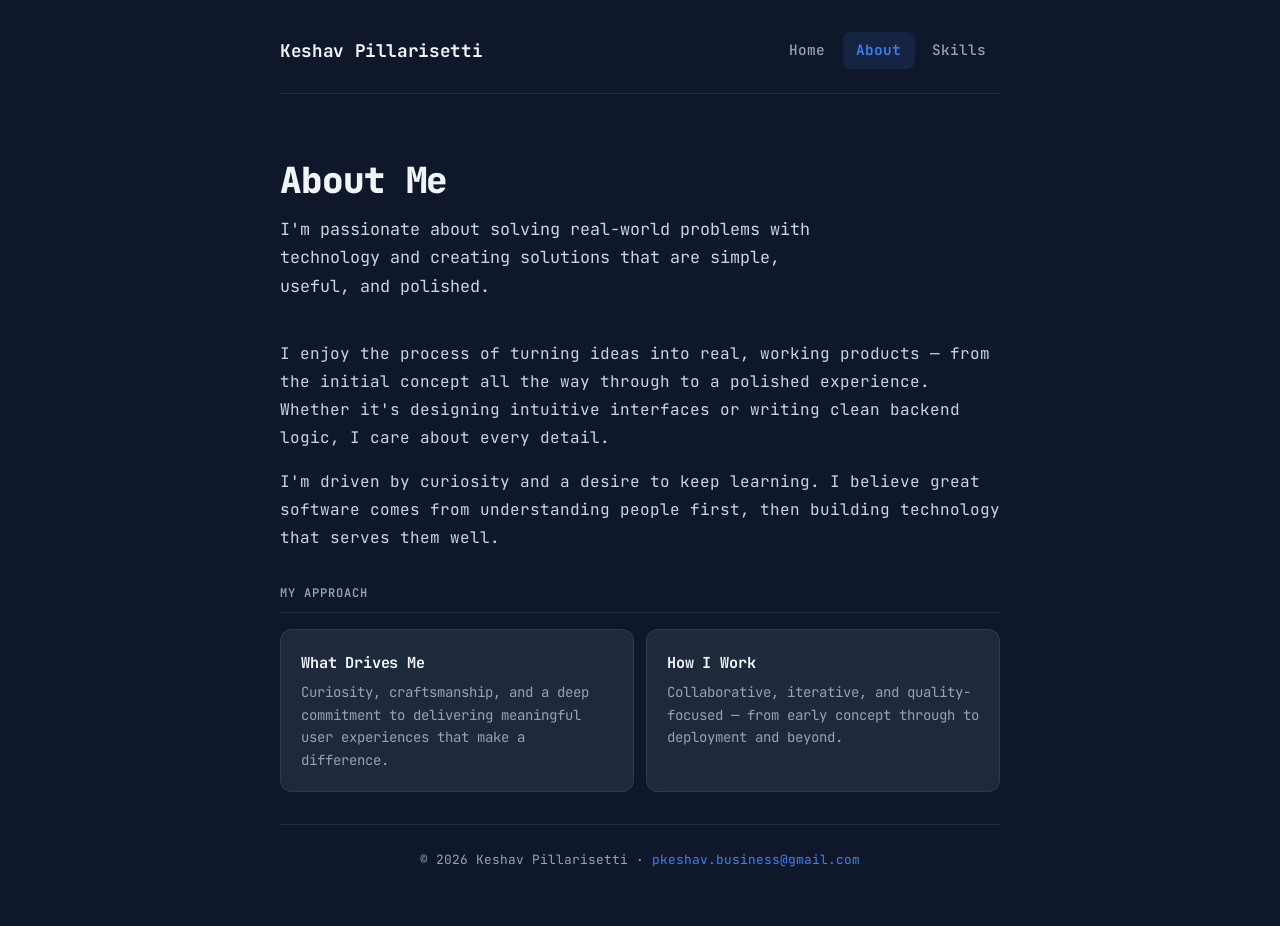
==== commit 36cb7f0d: "feat: load JetBrains Mono variable font from Google Fonts Adds full weight range (100-800) so bold w" ====
--- a/about/index.html
+++ b/about/index.html
@@ -5,6 +5,9 @@
   <meta name="viewport" content="width=device-width, initial-scale=1.0">
   <title>About — Keshav Pillarisetti</title>
   <meta name="description" content="Learn about Keshav Pillarisetti — background, interests, and approach to building products.">
+  <link rel="preconnect" href="https://fonts.googleapis.com">
+  <link rel="preconnect" href="https://fonts.gstatic.com" crossorigin>
+  <link rel="stylesheet" href="https://fonts.googleapis.com/css2?family=JetBrains+Mono:ital,wght@0,100..800;1,100..800&display=swap">
   <link rel="stylesheet" href="/styles.css">
 </head>
 <body>
--- a/styles.css
+++ b/styles.css
@@ -32,8 +32,6 @@
   --home-grad-3: rgba(152, 184, 212, 0.2);
   --home-grad-4a: rgba(185, 204, 224, 0.26);
   --home-grad-4b: rgba(165, 188, 212, 0.22);
-  --cursor-pickaxe: url("/assets/diamond_pickaxe_cursor_220_visible_flipx.png?v=6") 22 3;
-  --cursor-pickaxe-active: url("/assets/diamond_pickaxe_cursor_220_visible_flipx.png?v=6") 22 3;
 }
 
 [data-theme="dark"] {
@@ -75,7 +73,7 @@
 
 html,
 body {
-  cursor: var(--cursor-pickaxe), auto;
+  cursor: auto;
 }
 
 a,
@@ -88,7 +86,7 @@
 .hero-icosa,
 .cta,
 .theme-fab {
-  cursor: var(--cursor-pickaxe-active), pointer;
+  cursor: pointer;
 }
 
 body {
@@ -213,7 +211,7 @@
   line-height: 1;
   font-weight: 600;
   letter-spacing: 0;
-  cursor: var(--cursor-pickaxe-active), pointer;
+  cursor: pointer;
   transition: border-color var(--transition), background var(--transition), color var(--transition), transform var(--transition);
 }
 
@@ -279,9 +277,9 @@
   place-items: center;
   overflow: visible;
   touch-action: none;
-  cursor: var(--cursor-pickaxe), auto;
+  cursor: auto;
   margin-top: -3.15rem;
-  margin-bottom: 3rem;
+  margin-bottom: 4rem;
 }
 
 .hero-icosa canvas {
@@ -297,6 +295,14 @@
   pointer-events: none;
 }
 
+.hero-icosa img {
+  display: block;
+  width: 120%;
+  height: auto;
+  filter: drop-shadow(0 12px 14px rgba(0, 0, 0, 0.35));
+  pointer-events: none;
+}
+
 .hero-icosa:hover canvas {
   filter: drop-shadow(0 16px 18px rgba(0, 0, 0, 0.35));
 }
@@ -321,10 +327,24 @@
 }
 
 .eyebrow {
-  text-transform: uppercase;
-  letter-spacing: 0.2em;
-  font-size: 0.75rem;
+  text-transform: none;
+  letter-spacing: 0.1em;
+  font-size: 0.88rem;
   color: var(--muted);
+}
+
+.text-glass {
+  border: 1px solid var(--border);
+  background: rgba(255, 255, 255, 0.08);
+  backdrop-filter: blur(4px);
+  -webkit-backdrop-filter: blur(4px);
+  box-shadow: var(--shadow-sm);
+}
+
+.text-glass-eyebrow {
+  display: inline-block;
+  padding: 0.2rem 0.7rem;
+  border-radius: 999px;
 }
 
 .hero-line {
@@ -338,6 +358,12 @@
   letter-spacing: -0.04em;
   color: var(--text);
   text-shadow: none;
+}
+
+.text-glass-hero {
+  padding: 0.44rem 0.92rem;
+  border-radius: 12px;
+  max-width: min(96vw, 860px);
 }
 
 .hero-name {
@@ -487,7 +513,7 @@
   display: inline-flex;
   align-items: center;
   justify-content: center;
-  cursor: var(--cursor-pickaxe-active), pointer;
+  cursor: pointer;
   transition: transform var(--transition), box-shadow var(--transition), border-color var(--transition);
   box-shadow: var(--shadow-sm);
 }
@@ -742,7 +768,7 @@
 }
 
 .card-link .card {
-  cursor: var(--cursor-pickaxe-active), pointer;
+  cursor: pointer;
 }
 
 .card-arrow {
@@ -876,7 +902,7 @@
   display: grid;
   place-items: center;
   font-size: 1.15rem;
-  cursor: var(--cursor-pickaxe-active), pointer;
+  cursor: pointer;
   box-shadow: var(--shadow-md);
   z-index: 1000;
   transition: border-color var(--transition), transform var(--transition), box-shadow var(--transition);
@@ -974,7 +1000,20 @@
 
   .hero-line {
     font-size: clamp(0.95rem, 4.2vw, 1.34rem);
+    font-weight: 700;
     gap: 0.45rem;
+  }
+
+  #typewriter {
+    font-weight: 700;
+  }
+
+  .eyebrow {
+    font-weight: 700;
+  }
+
+  .text-glass-hero {
+    padding: 0.38rem 0.78rem;
   }
 
   .cta-row {
@@ -984,6 +1023,7 @@
 
   .cta {
     padding: 0.62rem 1rem;
+    font-weight: 700;
   }
 
   .cal-modal-panel {
@@ -1111,8 +1151,22 @@
 
   .hero-line {
     font-size: clamp(0.88rem, 5.5vw, 1.16rem);
+    font-weight: 700;
     gap: 0.32rem;
     line-height: 1.2;
+  }
+
+  .eyebrow {
+    font-weight: 700;
+  }
+
+  .text-glass-eyebrow {
+    padding: 0.17rem 0.6rem;
+  }
+
+  .text-glass-hero {
+    padding: 0.3rem 0.64rem;
+    border-radius: 10px;
   }
 
   #typewriter {
@@ -1132,6 +1186,7 @@
     width: 100%;
     padding: 0.58rem 0.7rem;
     font-size: 0.9rem;
+    font-weight: 700;
     min-height: 42px;
   }
 
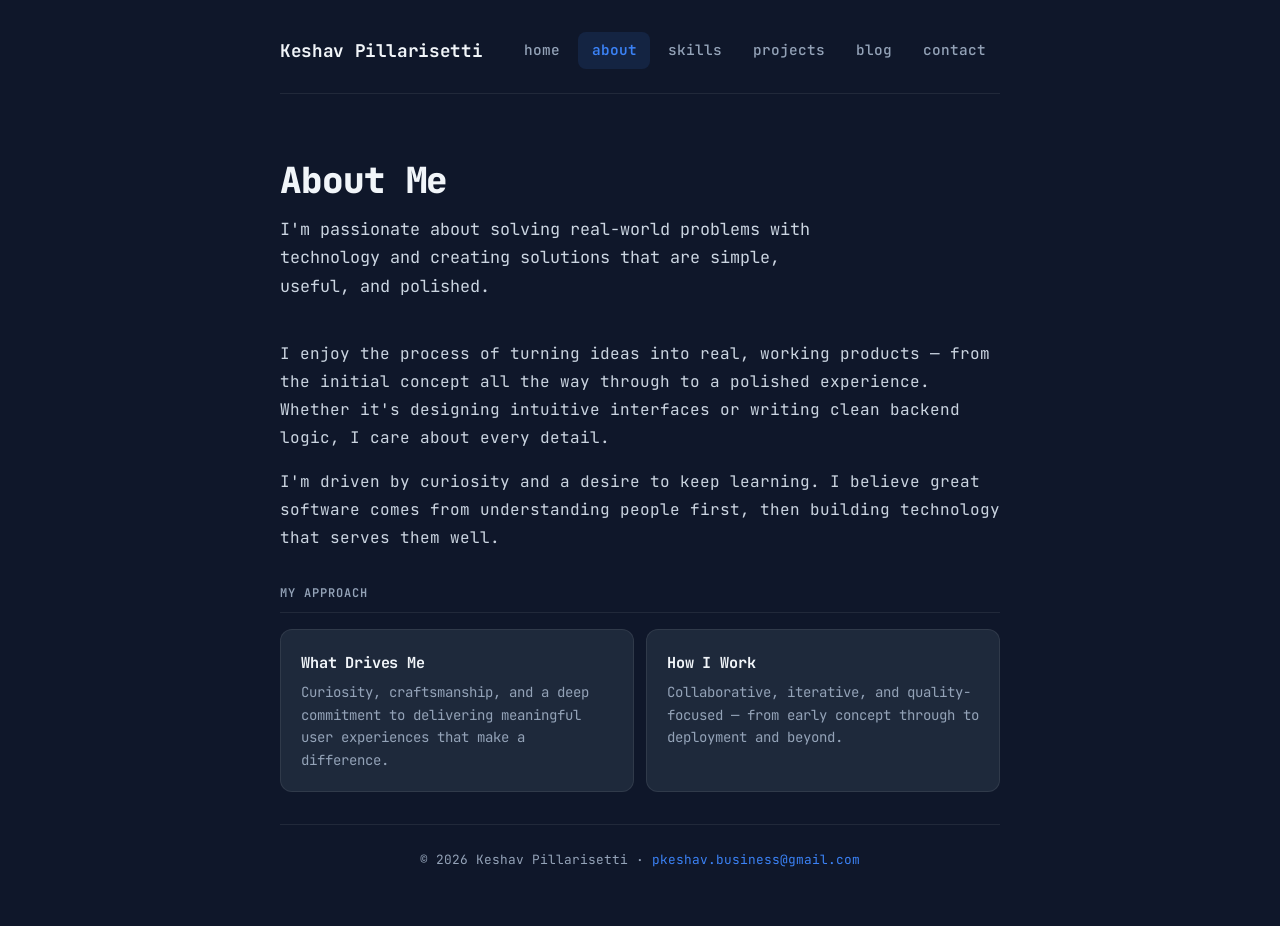
==== commit b5847b39: "feat: add projects, blog, and contact pages - projects/: Campus2Air, KoinX DMS, NewDopeTech with lin" ====
--- a/about/index.html
+++ b/about/index.html
@@ -15,9 +15,12 @@
     <header class="fade-in">
       <a href="/" class="site-title">Keshav Pillarisetti</a>
       <nav>
-        <a href="/">Home</a>
-        <a href="/about/" aria-current="page">About</a>
-        <a href="/skills/">Skills</a>
+        <a href="/">home</a>
+        <a href="/about/" aria-current="page">about</a>
+        <a href="/skills/">skills</a>
+        <a href="/projects/">projects</a>
+        <a href="/blog/">blog</a>
+        <a href="/contact/">contact</a>
       </nav>
     </header>
 
--- a/styles.css
+++ b/styles.css
@@ -400,6 +400,50 @@
   justify-content: center;
 }
 
+.project-links {
+  display: flex;
+  flex-wrap: wrap;
+  gap: 0.5rem;
+  margin-top: 1rem;
+}
+
+.project-links .cta {
+  font-size: 0.82rem;
+  padding: 0.4rem 0.85rem;
+  min-height: 36px;
+}
+
+.post-meta {
+  font-size: 0.78rem;
+  color: var(--muted);
+  margin-bottom: 0.35rem;
+}
+
+.resume-embed iframe {
+  width: 100%;
+  height: 680px;
+  border: 1px solid var(--border);
+  border-radius: 8px;
+  background: var(--surface);
+}
+
+.resume-mobile-note {
+  display: none;
+  font-size: 0.85rem;
+  color: var(--muted);
+  margin-top: 0.75rem;
+}
+
+@media (max-width: 640px) {
+  .resume-embed {
+    display: none;
+  }
+
+  .resume-mobile-note {
+    display: block;
+  }
+}
+
 .cta {
   display: inline-flex;
   align-items: center;
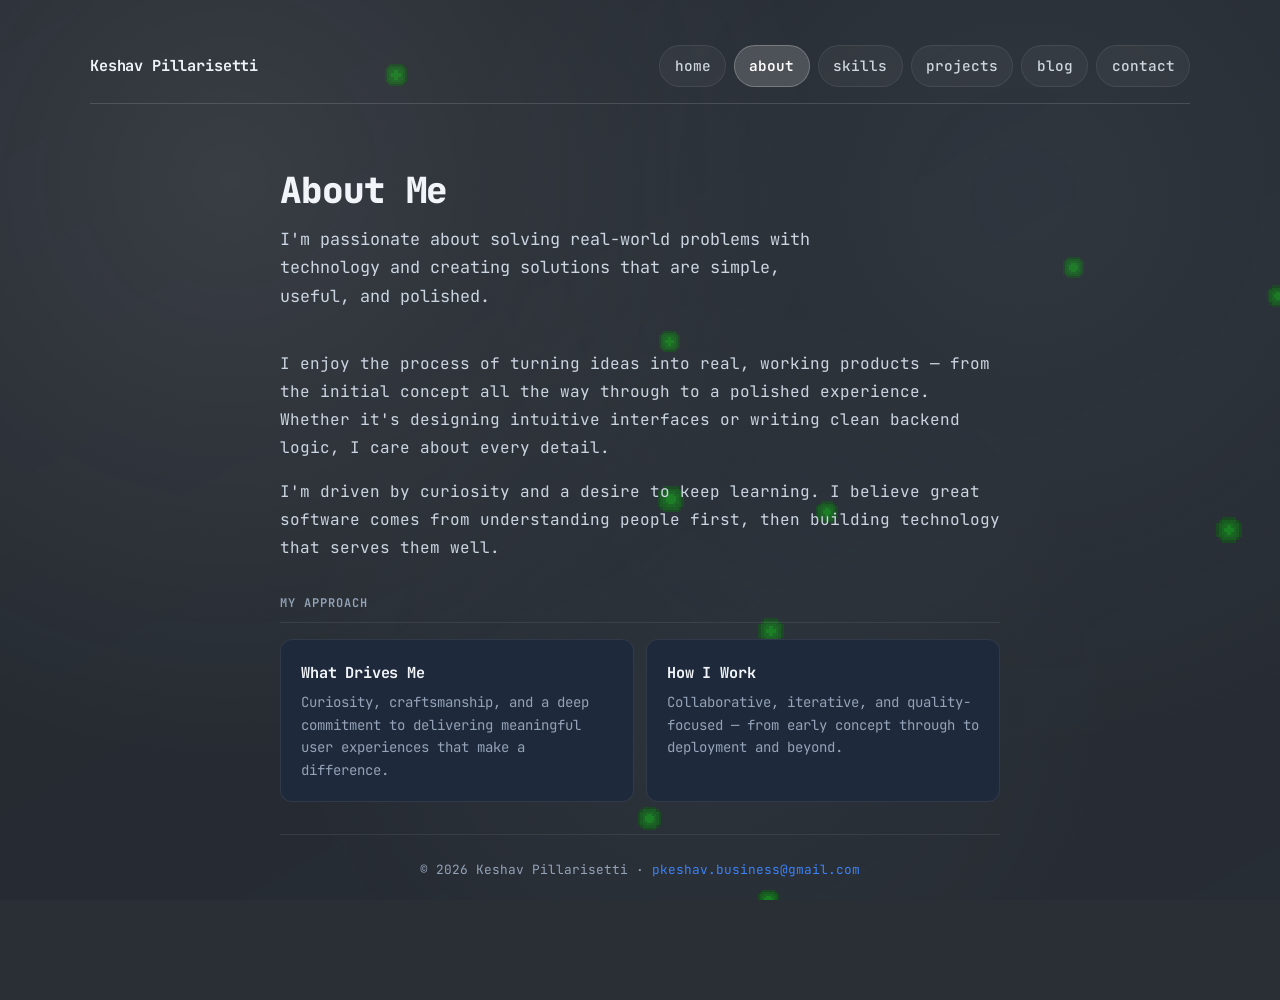
==== commit 92aba9c7: "feat: apply home page format to all inner pages - Add animated canvas background (cherry leaves + XP" ====
--- a/about/index.html
+++ b/about/index.html
@@ -10,11 +10,17 @@
   <link rel="stylesheet" href="https://fonts.googleapis.com/css2?family=JetBrains+Mono:ital,wght@0,100..800;1,100..800&display=swap">
   <link rel="stylesheet" href="/styles.css">
 </head>
-<body>
-  <div class="container">
-    <header class="fade-in">
-      <a href="/" class="site-title">Keshav Pillarisetti</a>
-      <nav>
+<body class="home inner-page">
+  <div class="bg-canvas-wrap" aria-hidden="true">
+    <canvas id="pixelCanvas"></canvas>
+    <div class="bg-gradient"></div>
+  </div>
+
+  <div class="page-shell">
+    <header class="topbar">
+      <a class="top-name" href="/" aria-label="Keshav Pillarisetti home">Keshav Pillarisetti</a>
+      <button class="nav-menu-toggle" id="navMenuToggle" type="button" aria-label="toggle navigation" aria-controls="topNavLinks" aria-expanded="false">&#9776;</button>
+      <nav class="nav-links" id="topNavLinks">
         <a href="/">home</a>
         <a href="/about/" aria-current="page">about</a>
         <a href="/skills/">skills</a>
@@ -24,34 +30,36 @@
       </nav>
     </header>
 
-    <main>
-      <section class="hero fade-in">
-        <h1 class="hero-heading">About Me</h1>
-        <p class="hero-text">I'm passionate about solving real-world problems with technology and creating solutions that are simple, useful, and polished.</p>
-      </section>
+    <div class="inner-content">
+      <main>
+        <section class="hero fade-in">
+          <h1 class="hero-heading">About Me</h1>
+          <p class="hero-text">I'm passionate about solving real-world problems with technology and creating solutions that are simple, useful, and polished.</p>
+        </section>
 
-      <div class="about-content fade-in">
-        <p>I enjoy the process of turning ideas into real, working products — from the initial concept all the way through to a polished experience. Whether it's designing intuitive interfaces or writing clean backend logic, I care about every detail.</p>
-        <p>I'm driven by curiosity and a desire to keep learning. I believe great software comes from understanding people first, then building technology that serves them well.</p>
-      </div>
+        <div class="about-content fade-in">
+          <p>I enjoy the process of turning ideas into real, working products — from the initial concept all the way through to a polished experience. Whether it's designing intuitive interfaces or writing clean backend logic, I care about every detail.</p>
+          <p>I'm driven by curiosity and a desire to keep learning. I believe great software comes from understanding people first, then building technology that serves them well.</p>
+        </div>
 
-      <p class="section-label fade-in">My Approach</p>
+        <p class="section-label fade-in">My Approach</p>
 
-      <section class="grid" aria-label="Approach">
-        <article class="card fade-in">
-          <h3>What Drives Me</h3>
-          <p>Curiosity, craftsmanship, and a deep commitment to delivering meaningful user experiences that make a difference.</p>
-        </article>
-        <article class="card fade-in">
-          <h3>How I Work</h3>
-          <p>Collaborative, iterative, and quality-focused — from early concept through to deployment and beyond.</p>
-        </article>
-      </section>
-    </main>
+        <section class="grid" aria-label="Approach">
+          <article class="card fade-in">
+            <h3>What Drives Me</h3>
+            <p>Curiosity, craftsmanship, and a deep commitment to delivering meaningful user experiences that make a difference.</p>
+          </article>
+          <article class="card fade-in">
+            <h3>How I Work</h3>
+            <p>Collaborative, iterative, and quality-focused — from early concept through to deployment and beyond.</p>
+          </article>
+        </section>
+      </main>
 
-    <footer class="fade-in">
-      <p>&copy; 2026 Keshav Pillarisetti &middot; <a href="mailto:pkeshav.business@gmail.com">pkeshav.business@gmail.com</a></p>
-    </footer>
+      <footer class="fade-in">
+        <p>&copy; 2026 Keshav Pillarisetti &middot; <a href="mailto:pkeshav.business@gmail.com">pkeshav.business@gmail.com</a></p>
+      </footer>
+    </div>
   </div>
 
   <script src="/script.js"></script>
--- a/styles.css
+++ b/styles.css
@@ -118,6 +118,16 @@
   color: var(--home-text);
 }
 
+body.inner-page {
+  overflow: auto;
+}
+
+.inner-content {
+  width: min(720px, 92%);
+  margin: 0 auto;
+  padding-bottom: 3rem;
+}
+
 .home .eyebrow,
 .home .hero-line,
 .home #typewriter,
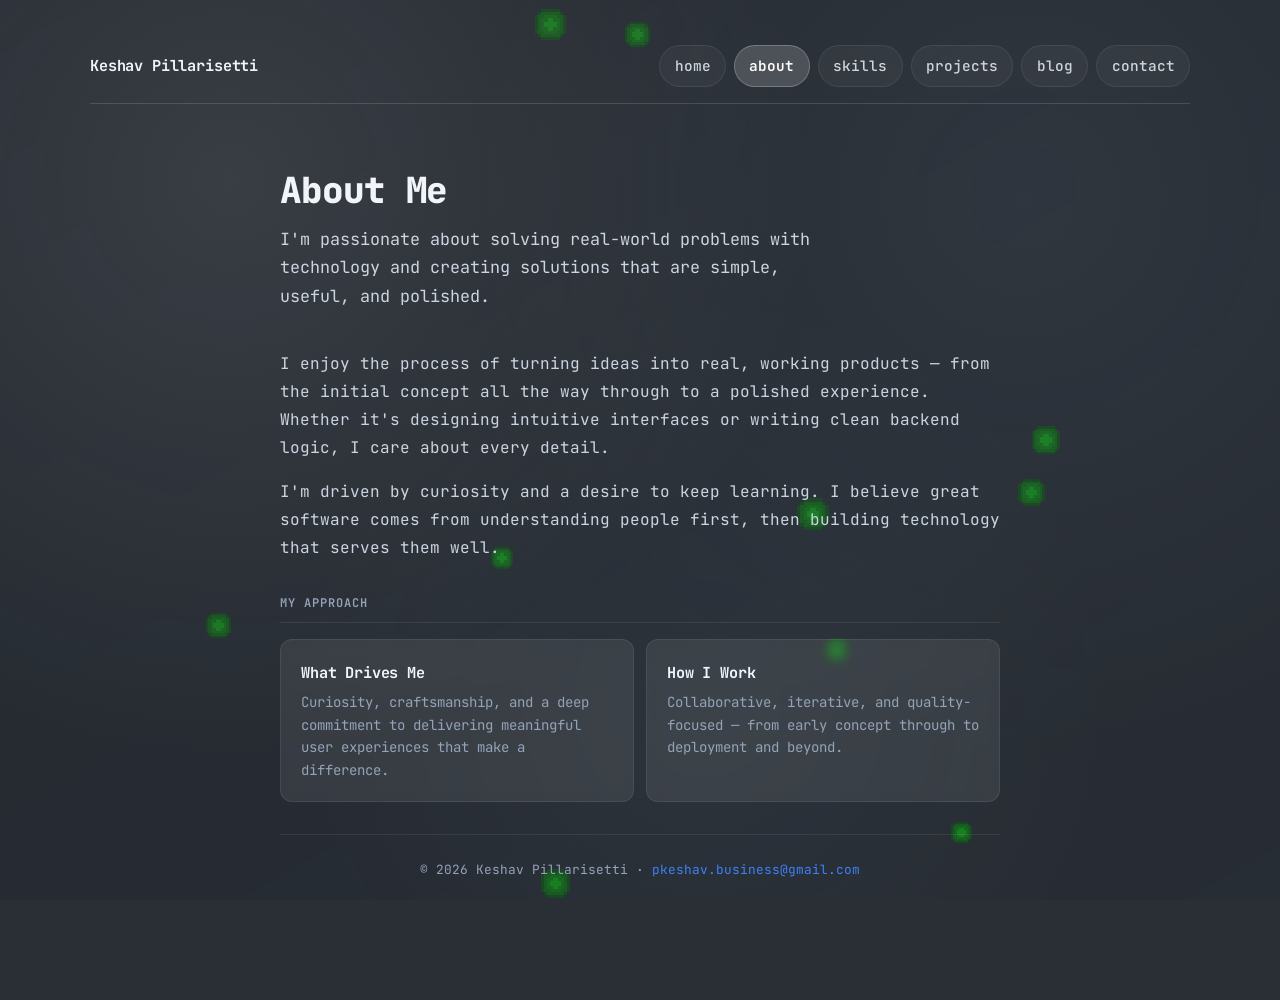
==== commit 0b33cd4f: "fix: support GitHub Pages asset paths" ====
--- a/about/index.html
+++ b/about/index.html
@@ -8,7 +8,8 @@
   <link rel="preconnect" href="https://fonts.googleapis.com">
   <link rel="preconnect" href="https://fonts.gstatic.com" crossorigin>
   <link rel="stylesheet" href="https://fonts.googleapis.com/css2?family=JetBrains+Mono:ital,wght@0,100..800;1,100..800&display=swap">
-  <link rel="stylesheet" href="/styles.css">
+  <base href="../">
+  <link rel="stylesheet" href="styles.css">
 </head>
 <body class="home inner-page">
   <div class="bg-canvas-wrap" aria-hidden="true">
@@ -18,15 +19,15 @@
 
   <div class="page-shell">
     <header class="topbar">
-      <a class="top-name" href="/" aria-label="Keshav Pillarisetti home">Keshav Pillarisetti</a>
+      <a class="top-name" href="./" aria-label="Keshav Pillarisetti home">Keshav Pillarisetti</a>
       <button class="nav-menu-toggle" id="navMenuToggle" type="button" aria-label="toggle navigation" aria-controls="topNavLinks" aria-expanded="false">&#9776;</button>
       <nav class="nav-links" id="topNavLinks">
-        <a href="/">home</a>
-        <a href="/about/" aria-current="page">about</a>
-        <a href="/skills/">skills</a>
-        <a href="/projects/">projects</a>
-        <a href="/blog/">blog</a>
-        <a href="/contact/">contact</a>
+        <a href="./">home</a>
+        <a href="about/" aria-current="page">about</a>
+        <a href="skills/">skills</a>
+        <a href="projects/">projects</a>
+        <a href="blog/">blog</a>
+        <a href="contact/">contact</a>
       </nav>
     </header>
 
@@ -62,6 +63,6 @@
     </div>
   </div>
 
-  <script src="/script.js"></script>
+  <script src="script.js"></script>
 </body>
 </html>
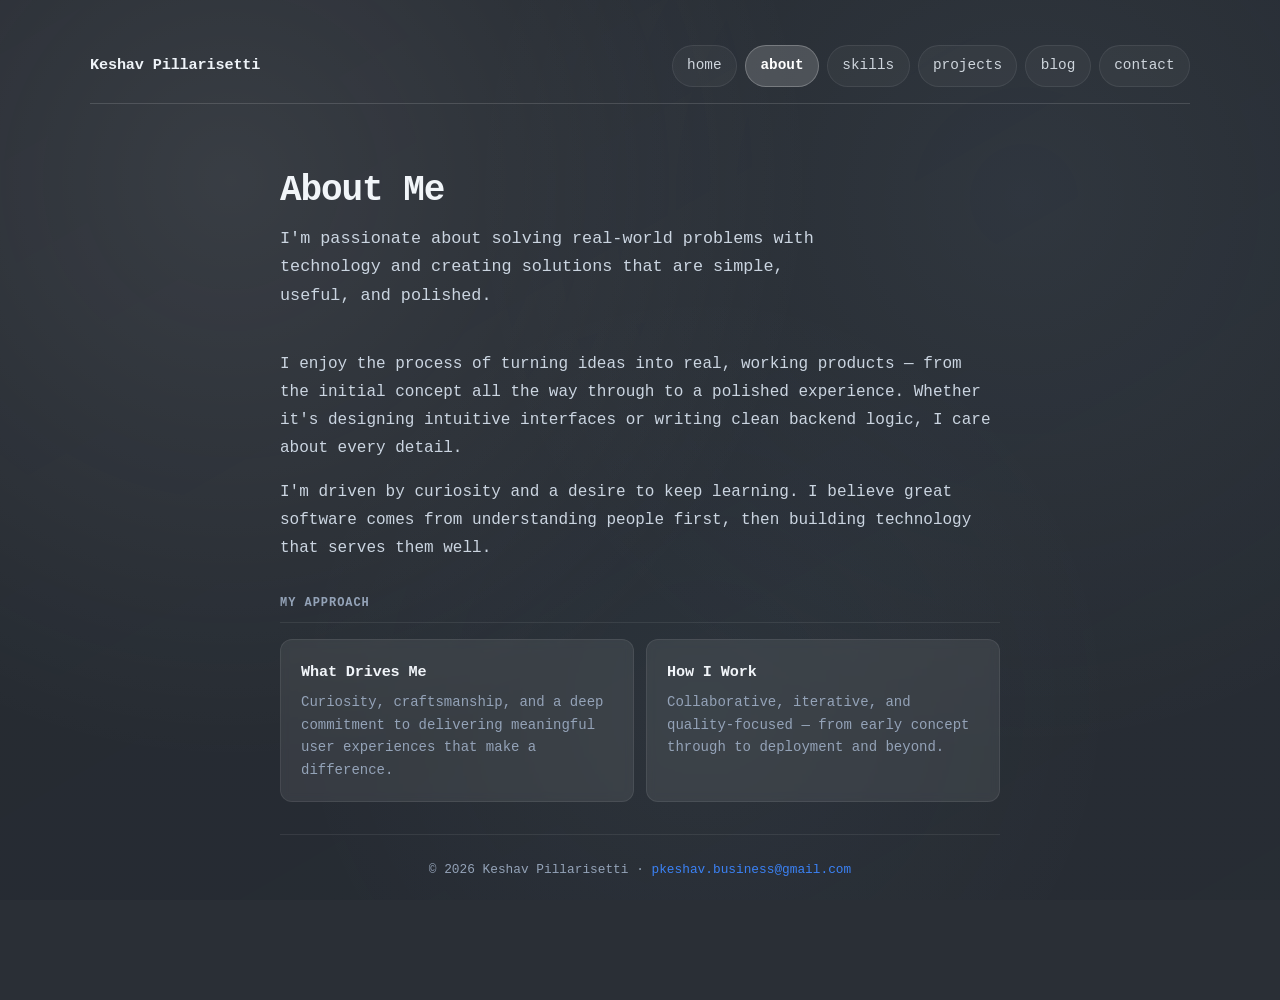
==== commit a89cdd52: "perf: reduce homepage startup cost" ====
--- a/about/index.html
+++ b/about/index.html
@@ -5,9 +5,6 @@
   <meta name="viewport" content="width=device-width, initial-scale=1.0">
   <title>About — Keshav Pillarisetti</title>
   <meta name="description" content="Learn about Keshav Pillarisetti — background, interests, and approach to building products.">
-  <link rel="preconnect" href="https://fonts.googleapis.com">
-  <link rel="preconnect" href="https://fonts.gstatic.com" crossorigin>
-  <link rel="stylesheet" href="https://fonts.googleapis.com/css2?family=JetBrains+Mono:ital,wght@0,100..800;1,100..800&display=swap">
   <base href="../">
   <link rel="stylesheet" href="styles.css">
 </head>
